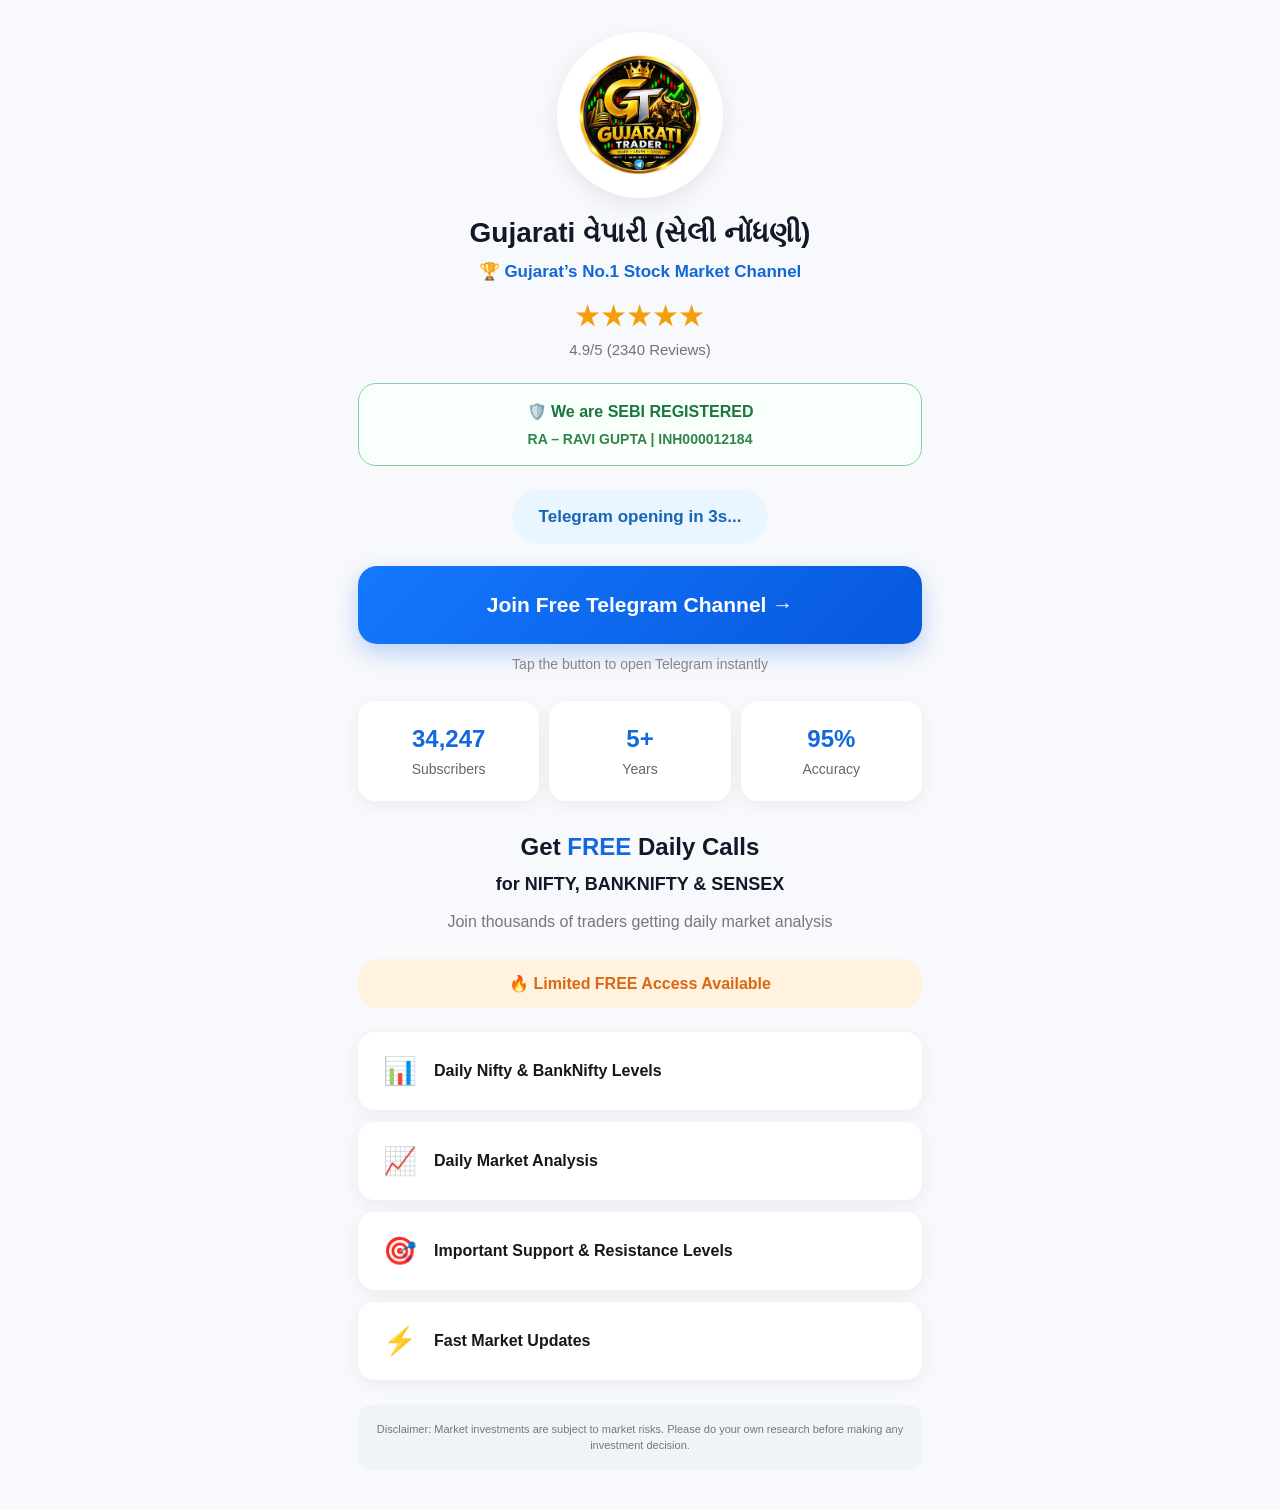
==== index.html @ d073ee55 "Update index.html" ====
<!DOCTYPE html>
<html lang="gu">
<head>
  <meta charset="UTF-8">
  <meta name="viewport" content="width=device-width, initial-scale=1.0, maximum-scale=1.0, user-scalable=no">

  <title>Gujarati Trader - Free Telegram Channel</title>

  <style>
    * {
      margin: 0;
      padding: 0;
      box-sizing: border-box;
      -webkit-tap-highlight-color: transparent;
    }

    html,
    body {
      width: 100%;
      min-height: 100%;
      font-family: Arial, Helvetica, sans-serif;
      background: #f7f9fc;
      color: #111827;
    }

    body {
      overflow-x: hidden;
    }

    .page {
      width: 100%;
      max-width: 600px;
      margin: 0 auto;
      padding: 24px 18px 40px;
    }

    /* LOGO */
    .logo-wrapper {
      display: flex;
      justify-content: center;
      align-items: center;
      margin-top: 8px;
      margin-bottom: 18px;
    }

    .logo-circle {
      width: 166px;
      height: 166px;
      background: #ffffff;
      border-radius: 50%;
      display: flex;
      justify-content: center;
      align-items: center;
      box-shadow: 0 7px 25px rgba(0, 0, 0, 0.08);
      overflow: hidden;
    }

    .logo-circle img {
      width: 125px;
      height: 125px;
      object-fit: contain;
    }

    /* MAIN TITLE */
    .main-title {
      text-align: center;
      font-size: 28px;
      line-height: 1.2;
      font-weight: 800;
      color: #111827;
      margin-bottom: 10px;
    }

    .subtitle {
      text-align: center;
      color: #1267d9;
      font-size: 17px;
      line-height: 1.4;
      font-weight: 700;
      margin-bottom: 17px;
    }

    /* RATING */
    .rating {
      text-align: center;
      margin-bottom: 25px;
    }

    .stars {
      color: #f59e0b;
      font-size: 31px;
      letter-spacing: 1px;
      line-height: 1;
      margin-bottom: 10px;
    }

    .review-text {
      color: #737373;
      font-size: 15px;
    }

    /* SEBI BOX */
    .registered-box {
      width: 100%;
      border: 1.5px solid #83d2a1;
      border-radius: 18px;
      padding: 18px 12px;
      text-align: center;
      background: #f9fffb;
      margin-bottom: 24px;
    }

    .registered-title {
      color: #19763d;
      font-size: 16px;
      font-weight: 800;
      margin-bottom: 10px;
    }

    .registered-number {
      color: #32834d;
      font-size: 14px;
      font-weight: 700;
    }

    /* COUNTDOWN */
    .countdown {
      display: table;
      margin: 0 auto 22px;
      background: #e9f5ff;
      color: #1765b5;
      padding: 17px 27px;
      border-radius: 35px;
      font-size: 17px;
      font-weight: 700;
    }

    /* TELEGRAM BUTTON */
    .telegram-btn {
      width: 100%;
      min-height: 78px;
      border: none;
      border-radius: 19px;
      background: linear-gradient(135deg, #1478ff, #0758dc);
      color: white;
      font-size: 21px;
      font-weight: 800;
      cursor: pointer;
      box-shadow: 0 9px 25px rgba(0, 91, 220, 0.25);
      transition: transform 0.15s ease, box-shadow 0.15s ease;
      display: flex;
      align-items: center;
      justify-content: center;
      text-decoration: none;
    }

    .telegram-btn:active {
      transform: scale(0.98);
      box-shadow: 0 5px 15px rgba(0, 91, 220, 0.2);
    }

    .button-note {
      text-align: center;
      color: #858585;
      font-size: 14px;
      margin-top: 12px;
      margin-bottom: 29px;
    }

    /* STATS */
    .stats {
      display: grid;
      grid-template-columns: repeat(3, 1fr);
      gap: 10px;
      margin-bottom: 30px;
    }

    .stat-card {
      background: #ffffff;
      border-radius: 17px;
      min-height: 100px;
      padding: 17px 5px;
      text-align: center;
      box-shadow: 0 4px 18px rgba(0, 0, 0, 0.06);
      display: flex;
      flex-direction: column;
      justify-content: center;
    }

    .stat-number {
      color: #1268dc;
      font-size: 24px;
      font-weight: 800;
      margin-bottom: 8px;
    }

    .stat-label {
      color: #666;
      font-size: 14px;
    }

    /* FREE CALLS */
    .calls-title {
      text-align: center;
      font-size: 24px;
      line-height: 1.35;
      font-weight: 800;
      margin-bottom: 8px;
    }

    .blue-text {
      color: #1268dc;
    }

    .calls-subtitle {
      text-align: center;
      font-size: 18px;
      font-weight: 800;
      line-height: 1.4;
      margin-bottom: 13px;
    }

    .calls-description {
      text-align: center;
      color: #777;
      font-size: 16px;
      line-height: 1.5;
      margin-bottom: 25px;
    }

    /* LIMITED ACCESS */
    .limited {
      width: 100%;
      padding: 15px 12px;
      background: #fff2df;
      border-radius: 20px;
      color: #dc6715;
      text-align: center;
      font-size: 16px;
      font-weight: 800;
      margin-bottom: 24px;
    }

    /* FEATURE CARDS */
    .features {
      display: flex;
      flex-direction: column;
      gap: 12px;
    }

    .feature-card {
      width: 100%;
      min-height: 78px;
      background: #ffffff;
      border-radius: 17px;
      display: flex;
      align-items: center;
      padding: 15px 20px;
      box-shadow: 0 4px 18px rgba(0, 0, 0, 0.06);
    }

    .feature-icon {
      width: 43px;
      min-width: 43px;
      height: 43px;
      display: flex;
      align-items: center;
      justify-content: center;
      font-size: 27px;
      margin-right: 13px;
    }

    .feature-text {
      font-size: 16px;
      font-weight: 700;
      color: #171717;
      line-height: 1.35;
    }

    /* DISCLAIMER */
    .disclaimer {
      margin-top: 25px;
      padding: 16px;
      border-radius: 14px;
      background: #f0f3f7;
      color: #777;
      font-size: 11px;
      line-height: 1.5;
      text-align: center;
    }

    /* MOBILE */
    @media (max-width: 390px) {

      .page {
        padding-left: 14px;
        padding-right: 14px;
      }

      .logo-circle {
        width: 150px;
        height: 150px;
      }

      .logo-circle img {
        width: 112px;
        height: 112px;
      }

      .main-title {
        font-size: 25px;
      }

      .subtitle {
        font-size: 16px;
      }

      .stars {
        font-size: 28px;
      }

      .telegram-btn {
        min-height: 70px;
        font-size: 19px;
      }

      .stat-number {
        font-size: 21px;
      }

      .stat-label {
        font-size: 13px;
      }

      .calls-title {
        font-size: 22px;
      }

      .calls-subtitle {
        font-size: 17px;
      }
    }
  </style>
</head>

<body>

  <main class="page">

    <!-- LOGO -->
    <div class="logo-wrapper">
      <div class="logo-circle">
        <img src="logo.png" alt="Gujarati Trader Logo">
      </div>
    </div>


    <!-- TITLE -->
    <h1 class="main-title">
      Gujarati વેપારી (સેલી નોંધણી)
    </h1>

    <div class="subtitle">
      🏆 Gujarat’s No.1 Stock Market Channel
    </div>


    <!-- RATING -->
    <div class="rating">
      <div class="stars">
        ★★★★★
      </div>

      <div class="review-text">
        4.9/5 (2340 Reviews)
      </div>
    </div>


    <!-- SEBI REGISTERED -->
    <div class="registered-box">

      <div class="registered-title">
        🛡️ We are SEBI REGISTERED
      </div>

      <div class="registered-number">
        RA – RAVI GUPTA | INH000012184
      </div>

    </div>


    <!-- COUNTDOWN -->
    <div class="countdown" id="countdown">
      Telegram opening in 4s...
    </div>


    <!-- TELEGRAM BUTTON -->
    <a
      href="https://t.me/YOUR_TELEGRAM_CHANNEL"
      class="telegram-btn"
      id="telegramButton"
    >
      Join Free Telegram Channel →
    </a>

    <div class="button-note">
      Tap the button to open Telegram instantly
    </div>


    <!-- STATS -->
    <section class="stats">

      <div class="stat-card">
        <div class="stat-number">
          34,247
        </div>
        <div class="stat-label">
          Subscribers
        </div>
      </div>

      <div class="stat-card">
        <div class="stat-number">
          5+
        </div>
        <div class="stat-label">
          Years
        </div>
      </div>

      <div class="stat-card">
        <div class="stat-number">
          95%
        </div>
        <div class="stat-label">
          Accuracy
        </div>
      </div>

    </section>


    <!-- DAILY CALLS -->
    <section>

      <h2 class="calls-title">
        Get <span class="blue-text">FREE</span> Daily Calls
      </h2>

      <div class="calls-subtitle">
        for NIFTY, BANKNIFTY & SENSEX
      </div>

      <div class="calls-description">
        Join thousands of traders getting daily market analysis
      </div>


      <!-- LIMITED -->
      <div class="limited">
        🔥 Limited FREE Access Available
      </div>


      <!-- FEATURES -->
      <div class="features">

        <div class="feature-card">
          <div class="feature-icon">
            📊
          </div>

          <div class="feature-text">
            Daily Nifty & BankNifty Levels
          </div>
        </div>


        <div class="feature-card">
          <div class="feature-icon">
            📈
          </div>

          <div class="feature-text">
            Daily Market Analysis
          </div>
        </div>


        <div class="feature-card">
          <div class="feature-icon">
            🎯
          </div>

          <div class="feature-text">
            Important Support & Resistance Levels
          </div>
        </div>


        <div class="feature-card">
          <div class="feature-icon">
            ⚡
          </div>

          <div class="feature-text">
            Fast Market Updates
          </div>
        </div>

      </div>


      <!-- DISCLAIMER -->
      <div class="disclaimer">
        Disclaimer: Market investments are subject to market risks.
        Please do your own research before making any investment decision.
      </div>

    </section>

  </main>


  <script>

    /*
      TELEGRAM LINK
      ----------------------------------
      Replace this URL with your actual
      Telegram channel link.
    */

    const telegramURL = "https://t.me/YOUR_TELEGRAM_CHANNEL";

    const button = document.getElementById("telegramButton");
    const countdown = document.getElementById("countdown");

    button.href = telegramURL;


    /*
      COUNTDOWN
      ----------------------------------
      This does NOT automatically open Telegram.
      User must tap the button.
    */

    let seconds = 4;

    const timer = setInterval(function () {

      seconds--;

      if (seconds > 0) {

        countdown.textContent =
          "Telegram opening in " + seconds + "s...";

      } else {

        countdown.textContent =
          "Ready to join Telegram →";

        clearInterval(timer);
      }

    }, 1000);

  </script>

</body>
</html>
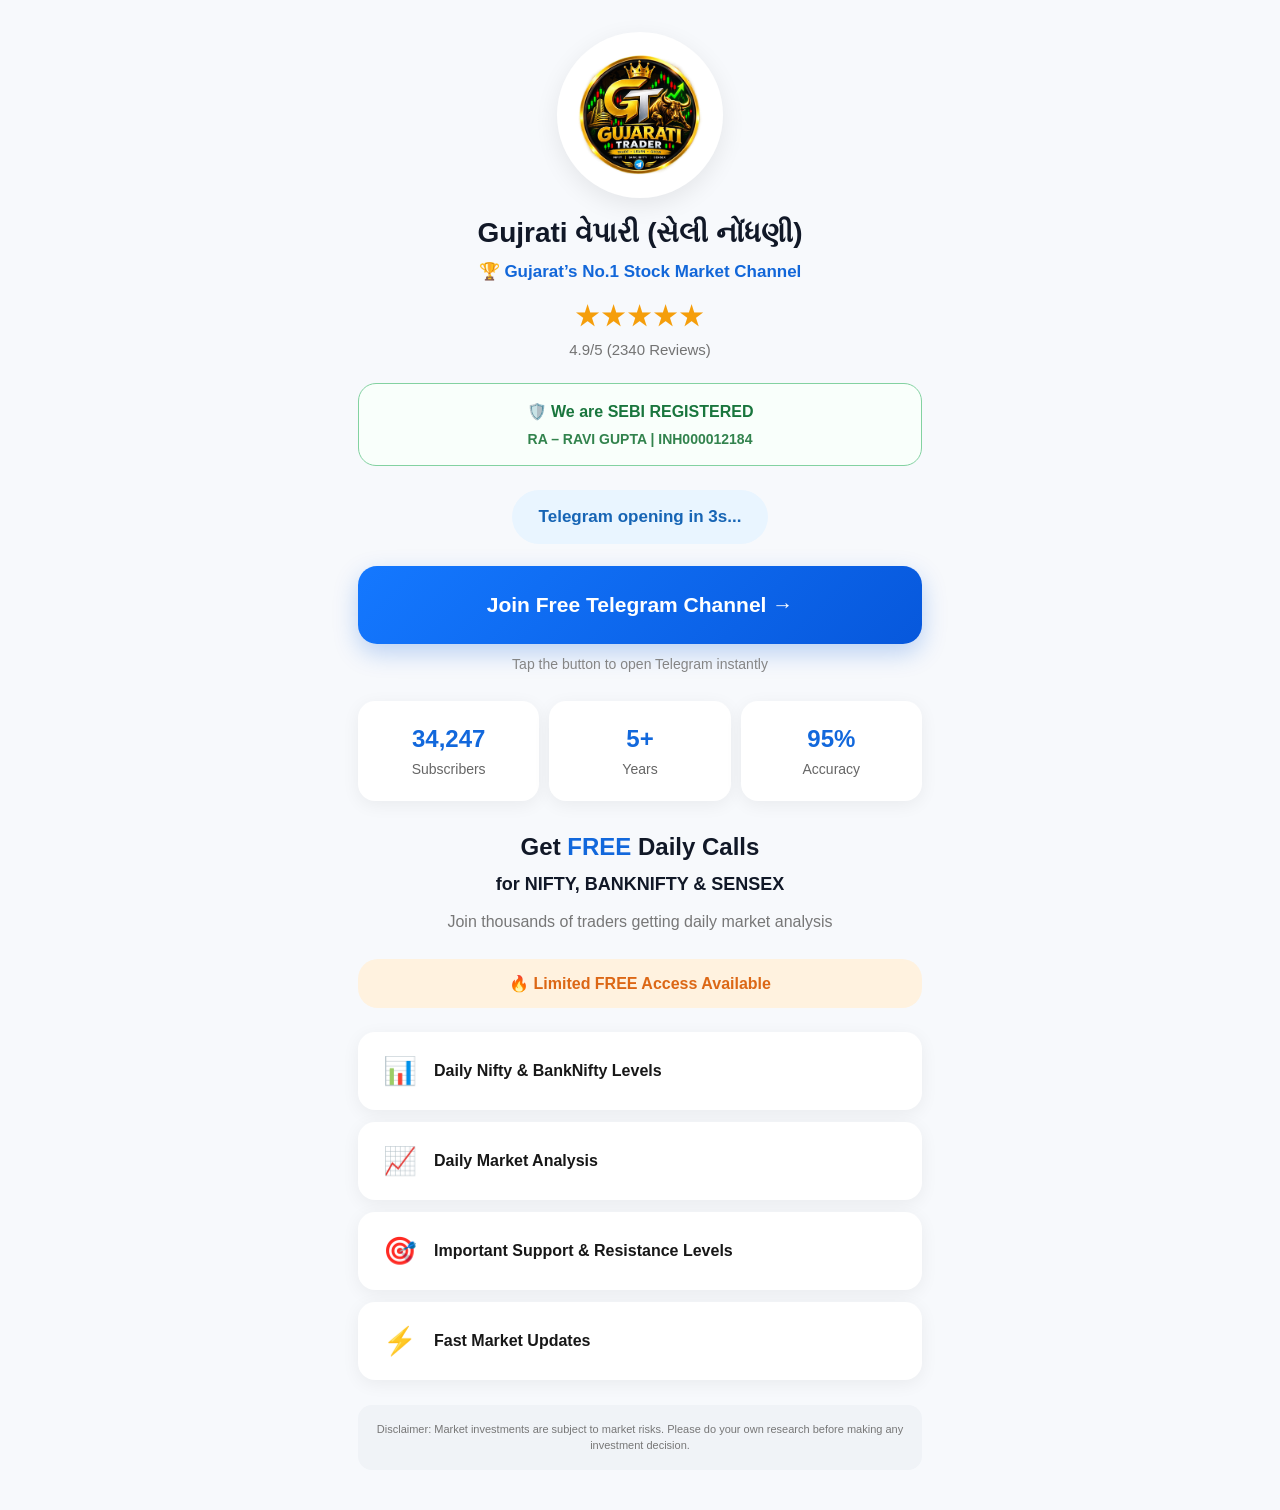
==== commit 09a214c7: "Update index.html" ====
--- a/index.html
+++ b/index.html
@@ -4,7 +4,7 @@
   <meta charset="UTF-8">
   <meta name="viewport" content="width=device-width, initial-scale=1.0, maximum-scale=1.0, user-scalable=no">
 
-  <title>Gujarati Trader - Free Telegram Channel</title>
+  <title>Gujrati Trader - Free Telegram Channel</title>
 
   <style>
     * {
@@ -350,14 +350,14 @@
     <!-- LOGO -->
     <div class="logo-wrapper">
       <div class="logo-circle">
-        <img src="logo.png" alt="Gujarati Trader Logo">
+        <img src="logo.png" alt="Gujrati Trader Logo">
       </div>
     </div>
 
 
     <!-- TITLE -->
     <h1 class="main-title">
-      Gujarati વેપારી (સેલી નોંધણી)
+      Gujrati વેપારી (સેલી નોંધણી)
     </h1>
 
     <div class="subtitle">
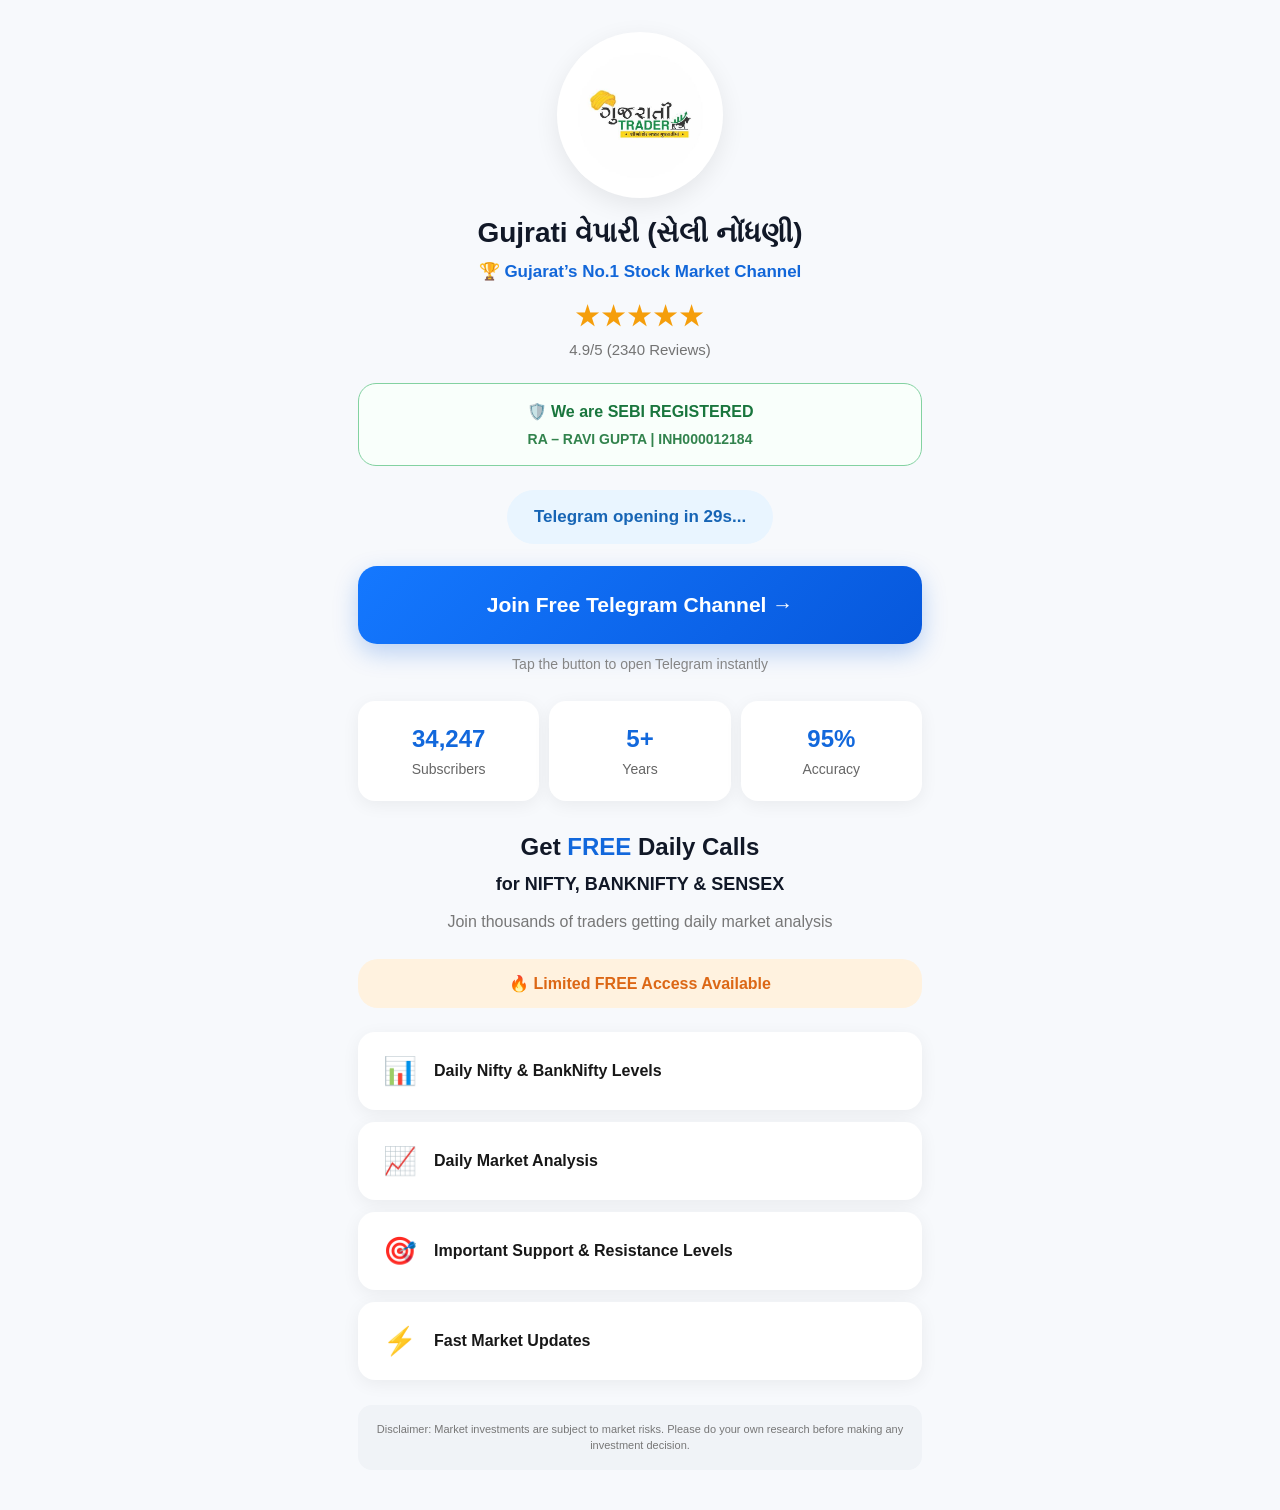
==== commit 96805ff1: "Update index.html" ====
--- a/index.html
+++ b/index.html
@@ -393,7 +393,7 @@
 
     <!-- COUNTDOWN -->
     <div class="countdown" id="countdown">
-      Telegram opening in 4s...
+      Telegram opening in 30s...
     </div>
 
 
@@ -550,7 +550,7 @@
       User must tap the button.
     */
 
-    let seconds = 4;
+    let seconds = 30;
 
     const timer = setInterval(function () {
 
